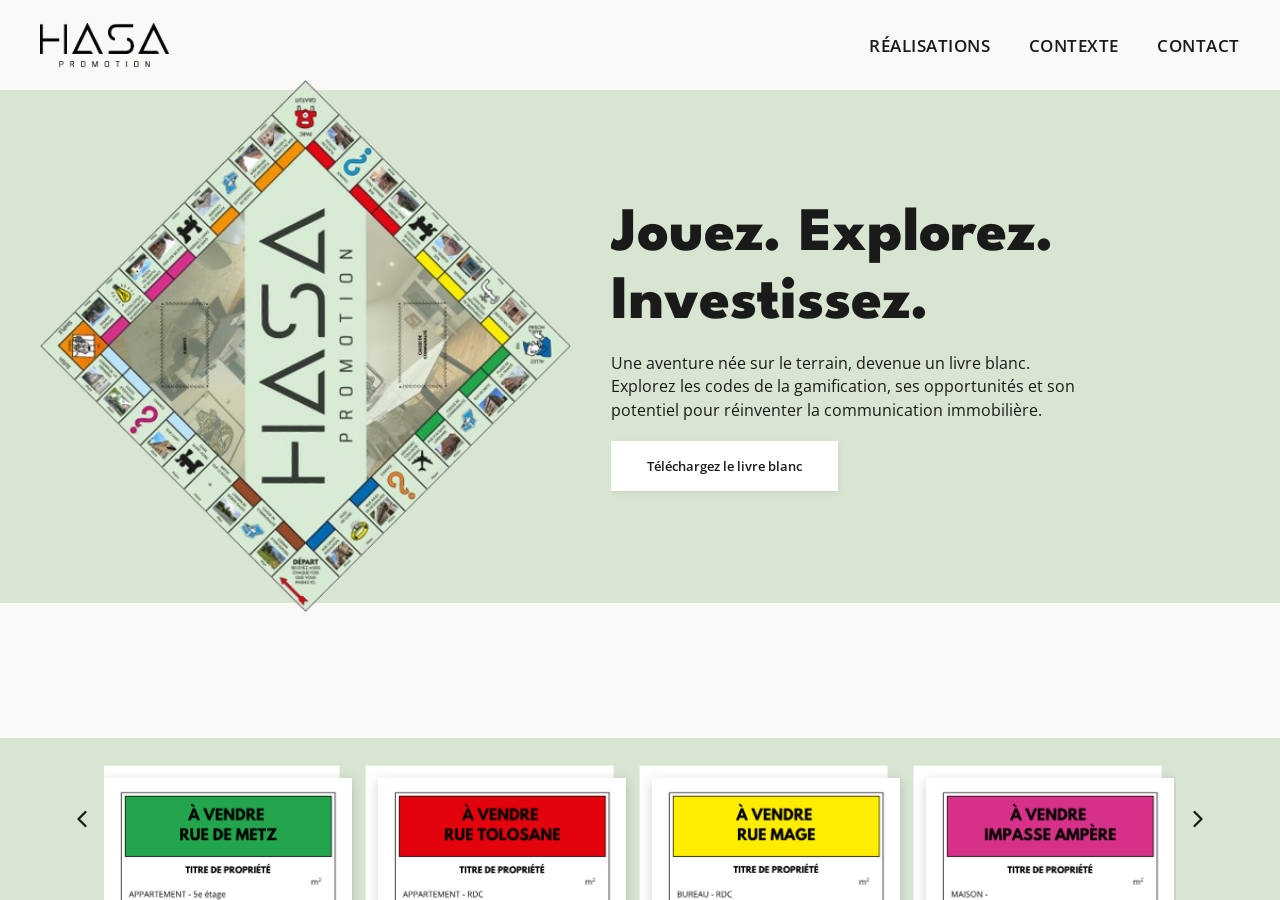
==== index.html @ a1fa05c8 "Add files via upload" ====
<!DOCTYPE html>
<html lang="fr">
<head>
<meta charset="UTF-8">
<meta name="viewport" content="width=device-width, initial-scale=1.0">
<title>HASA Promotion - Livre Blanc</title>
<link rel="preconnect" href="https://fonts.googleapis.com">
<link rel="preconnect" href="https://fonts.gstatic.com" crossorigin>
<link href="https://fonts.googleapis.com/css2?family=League+Spartan:wght@700;800&family=Open+Sans:wght@400;600&display=swap" rel="stylesheet">
<style>
  :root {
    --bg-cream: #faf9f7;
    --bg-green: #d8e5d1;
    --text-dark: #1a1a1a;

    /* Cartes propriétés (--card-w et --card-h recalculées en JS) */
    --card-w: 160px;
    --card-h: 207px;
    --card-ratio: 1004 / 1299;
    --card-gap: 26px;       /* espace fixe entre deux cartes (plus grand) */
    --card-back-offset: 0.05; /* décalage de la carte jumelle (haut-gauche) */
    --card-shift: 40px;     /* portion cachée au repos (fixe, en px) */
    --card-lift: 140px;     /* remontée au survol (recalculée en JS selon la taille de carte) */
    --ease-slide: cubic-bezier(.4, 0, .2, 1);
  }

  * {
    margin: 0;
    padding: 0;
    box-sizing: border-box;
  }

  html, body {
    height: 100%;
    overflow: hidden;
  }

  body {
    font-family: 'Open Sans', sans-serif;
    color: var(--text-dark);
    background-color: var(--bg-cream);
  }

  .page {
    height: 100vh;
    height: 100svh;
    display: flex;
    flex-direction: column;
    overflow: hidden;
  }

  /* Bande 1 : blanche, en-tête (logo entreprise + navigation) */
  .band-white-top {
    flex: 0 0 10vh;
    min-height: 0;
    background-color: var(--bg-cream);
    display: flex;
    align-items: center;
    z-index: 2;
    position: relative;
  }

  .header-bar {
    width: 100%;
    max-width: 1600px;
    margin: 0 auto;
    padding: 0 clamp(20px, 4vw, 40px);
    display: flex;
    align-items: center;
    justify-content: space-between;
    gap: 20px;
  }

  .brand-logo {
    display: flex;
    align-items: center;
    min-width: 0;
  }

  .brand-logo img {
    height: clamp(24px, 5vh, 44px);
    width: auto;
    display: block;
  }

  /* Placeholder tant que le logo entreprise n'est pas fourni */
  .brand-logo-placeholder {
    border: 1px dashed #b8b8b0;
    border-radius: 4px;
    padding: 6px 14px;
    font-size: clamp(0.65rem, 1.4vh, 0.8rem);
    color: #8a8a80;
    white-space: nowrap;
  }

  .top-nav {
    display: flex;
    align-items: center;
    justify-content: flex-end;
    gap: clamp(18px, 3vw, 40px);
    margin-left: auto;
  }

  .top-nav a {
    font-family: 'Open Sans', sans-serif;
    font-weight: 600;
    font-size: clamp(0.85rem, 1.9vh, 1.1rem);
    text-transform: uppercase;
    letter-spacing: 0.03em;
    color: var(--text-dark);
    text-decoration: none;
    white-space: nowrap;
  }

  .top-nav a:hover {
    opacity: 0.65;
  }

  /* Bande 2 : verte, titre + sous-titre + bouton + logo */
  .hero-section {
    flex: 0 0 57vh;
    min-height: 0;
    background-color: var(--bg-green);
    position: relative;
    z-index: 3;
    overflow: visible;
    display: flex;
    align-items: center;
    justify-content: center;
    padding: 0 clamp(16px, 4vw, 40px);
    min-width: 0;
  }

  .hero-container {
    width: 100%;
    height: 100%;
    max-width: 1200px;
    display: flex;
    align-items: center;
    justify-content: space-between;
    gap: clamp(12px, 3vw, 60px);
    margin: 0 auto;
    min-width: 0;
    min-height: 0;
  }

  .logo-wrapper {
    flex: 1.1 1 0;
    height: 100%;
    min-height: 0;
    display: flex;
    justify-content: center;
    align-items: center;
    min-width: 0;
    overflow: visible;
  }

  .logo-wrapper img {
    width: 100%;
    height: 122%;
    object-fit: contain;
  }

  .content-wrapper {
    flex: 1.3 1 0;
    min-width: 0;
    height: 100%;
    max-height: 100%;
    overflow: hidden;
    display: flex;
    flex-direction: column;
    justify-content: center;
  }

  .content-wrapper h1 {
    font-family: 'League Spartan', sans-serif;
    font-weight: 800;
    font-size: clamp(1.1rem, 3vw + 2.6vh, 4.5rem);
    line-height: 1.1;
    margin-bottom: clamp(6px, 1.5vh, 24px);
  }

  .content-wrapper p {
    font-family: 'Open Sans', sans-serif;
    font-weight: 400;
    font-size: clamp(0.7rem, 0.6vw + 0.9vh, 1.05rem);
    line-height: 1.5;
    max-width: 480px;
    margin-bottom: clamp(8px, 2vh, 32px);
  }

  .btn-download {
    display: inline-block;
    align-self: flex-start;
    font-family: 'Open Sans', sans-serif;
    font-weight: 600;
    font-size: clamp(0.75rem, 0.9vh + 0.4vw, 1rem);
    background-color: #ffffff;
    color: var(--text-dark);
    text-decoration: none;
    border: none;
    padding: clamp(8px, 1.8vh, 18px) clamp(16px, 3vw, 36px);
    cursor: pointer;
    box-shadow: 0 2px 6px rgba(0, 0, 0, 0.08);
    white-space: nowrap;
  }

  .btn-download:hover {
    background-color: #f0f0f0;
  }

  /* Bande 3 : blanche, vide */
  .band-white-mid {
    flex: 0 0 15vh;
    min-height: 0;
    background-color: var(--bg-cream);
  }

  /* Bande 4 : verte, flèches de navigation + carrousel de propriétés */
  .nav-section {
    flex: 0 0 18vh;
    min-height: 0;
    background-color: var(--bg-green);
    display: flex;
    align-items: center;
    justify-content: space-between;
    padding: 0 60px;
    position: relative;
    z-index: 4;
  }

  .nav-section::before {
    content: '';
    position: absolute;
    inset: 0;
    background: #000;
    opacity: 0;
    pointer-events: none;
    transition: opacity .35s ease;
  }

  .page:has(.card.is-active) .nav-section::before {
    opacity: 0.08;
  }

  .cards-viewport {
    position: relative;
    flex: 1 1 auto;
    height: 100%;
    align-self: stretch;
    clip-path: inset(-2000px 0px -2000px 0px);
    z-index: 1;
  }

  .nav-arrow {
    background: none;
    border: none;
    cursor: pointer;
    color: var(--text-dark);
    display: flex;
    align-items: center;
    justify-content: center;
    padding: 8px;
    position: relative;
    z-index: 5;
    flex: 0 0 auto;
  }

  .nav-arrow svg {
    width: 28px;
    height: 28px;
  }

  .nav-arrow:disabled {
    opacity: 0.3;
    cursor: default;
  }

  .cards-track {
    position: absolute;
    top: 0;
    left: 0;
    display: flex;
    align-items: flex-start;
    gap: var(--card-gap);
    transition: transform .5s var(--ease-slide);
    will-change: transform;
  }

  .cards-track.no-transition {
    transition: none !important;
  }

  .card {
    position: relative;
    flex: 0 0 auto;
    width: var(--card-w);
    /* Zone de survol statique : englobe à la fois la position au repos
       et la position surélevée, pour qu'elle ne se dérobe jamais sous la souris.
       La marge négative compense l'ajout de hauteur pour garder la position
       de repos inchangée (seul le haut de la zone s'étend, pas le bas). */
    height: calc(var(--card-h) + var(--card-shift) + var(--card-lift));
    margin-top: calc(var(--card-lift) * -1);
    display: block;
    text-decoration: none;
  }

  .card-visual {
    position: absolute;
    top: 0;
    left: 0;
    width: 100%;
    height: var(--card-h);
    transform: translateY(calc(var(--card-shift) + var(--card-lift)));
    transition: transform .4s var(--ease-slide);
  }

  .card.is-active .card-visual,
  .card:focus-visible .card-visual {
    transform: translateY(0) scale(1.05);
  }

  .card-visual img {
    position: absolute;
    top: 0;
    left: 0;
    width: 100%;
    height: 100%;
    object-fit: contain;
    display: block;
    pointer-events: none;
  }

  .card-back {
    z-index: 0;
    transform: translate(
      calc(var(--card-w) * var(--card-back-offset) * -1),
      calc(var(--card-w) * var(--card-back-offset) * -1)
    );
    transition: opacity .25s ease;
  }

  .card-front {
    z-index: 1;
    filter: drop-shadow(0 3px 6px rgba(0, 0, 0, 0.18));
  }

  .card.is-active,
  .card:focus-visible {
    z-index: 50;
  }

  /* La carte dédoublée disparaît quand la carte se soulève */
  .card.is-active .card-back,
  .card:focus-visible .card-back {
    opacity: 0;
  }

  .card.is-active .card-front,
  .card:focus-visible .card-front {
    filter: drop-shadow(0 20px 30px rgba(0, 0, 0, 0.35));
  }

  /* Tout ce qui entoure la carte survolée s'assombrit légèrement (effet discret) */
  .band-white-top,
  .hero-section,
  .band-white-mid,
  .nav-arrow {
    transition: filter .35s ease;
  }

  .page:has(.card.is-active) .band-white-top,
  .page:has(.card.is-active) .hero-section,
  .page:has(.card.is-active) .band-white-mid,
  .page:has(.card.is-active) .nav-arrow {
    filter: brightness(0.85);
  }

  .cards-track:has(.card.is-active) .card:not(.is-active) .card-visual {
    filter: brightness(0.85);
    transition: filter .35s ease;
  }

  @media (max-width: 600px) {
    .hero-section {
      padding: 0 clamp(10px, 3vw, 20px);
    }

    .hero-container {
      gap: clamp(8px, 2vw, 20px);
    }

    .logo-wrapper {
      flex: 1 1 0;
    }

    .content-wrapper {
      flex: 1.5 1 0;
    }

    .nav-section {
      padding: 0 clamp(20px, 6vw, 40px);
    }
  }

  /* Ecrans très bas (mobile en paysage) : on sacrifie le sous-titre
     pour garantir que le titre et le bouton restent visibles */
  @media (max-height: 420px) {
    .content-wrapper p {
      display: none;
    }

    .content-wrapper h1 {
      margin-bottom: clamp(4px, 1vh, 12px);
    }
  }
</style>
</head>
<body>
  <div class="page">

    <div class="band-white-top">
      <div class="header-bar">
        <div class="brand-logo">
          <img src="Images/HASA Promotion Logo.png" alt="Logo entreprise">
        </div>
        <nav class="top-nav">
          <a href="réalisations.html">Réalisations</a>
          <a href="contexte.html">Contexte</a>
          <a href="contact.html">Contact</a>
        </nav>
      </div>
    </div>

    <section class="hero-section">
      <div class="hero-container">
        <div class="logo-wrapper">
          <img src="Images/Logo.png" alt="HASA Promotion Logo">
        </div>
        <div class="content-wrapper">
          <h1>Jouez. Explorez. Investissez.</h1>
          <p>Une aventure née sur le terrain, devenue un livre blanc. Explorez les codes de la gamification, ses opportunités et son potentiel pour réinventer la communication immobilière.</p>
          <a class="btn-download" href="livre-blanc.html">Téléchargez le livre blanc</a>
        </div>
      </div>
    </section>

    <div class="band-white-mid"></div>

    <nav class="nav-section">
      <button class="nav-arrow" id="navPrev" aria-label="Propriété précédente">
        <svg viewBox="0 0 24 24" fill="none" stroke="currentColor" stroke-width="2" stroke-linecap="round" stroke-linejoin="round">
          <polyline points="15 18 9 12 15 6"></polyline>
        </svg>
      </button>

      <div class="cards-viewport">
        <div class="cards-track" id="cardsTrack"></div>
      </div>

      <button class="nav-arrow" id="navNext" aria-label="Propriété suivante">
        <svg viewBox="0 0 24 24" fill="none" stroke="currentColor" stroke-width="2" stroke-linecap="round" stroke-linejoin="round">
          <polyline points="9 18 15 12 9 6"></polyline>
        </svg>
      </button>
    </nav>

  </div>

  <script>
    // --- Liste des propriétés (ordre d'affichage identique au modèle) ---
    const PROPERTIES = [
      { slug: 'rue-de-metz',       img: 'Images/Propriété_2.png', alt: 'À vendre — Rue de Metz' },
      { slug: 'rue-tolosane',      img: 'Images/Propriété_3.png', alt: 'À vendre — Rue Tolosane' },
      { slug: 'rue-mage',          img: 'Images/Propriété_6.png', alt: 'À vendre — Rue Mage' },
      { slug: 'impasse-ampere',    img: 'Images/Propriété_5.png', alt: 'À vendre — Impasse Ampère' },
      { slug: 'rue-cany',          img: 'Images/Propriété_4.png', alt: 'À vendre — Rue Cany' },
      { slug: 'rue-croix-baragnon',img: 'Images/Propriété_1.png', alt: 'À vendre — Rue Croix Baragnon' }
    ];
    const VISIBLE_COUNT = 4;
    const WINDOW_SIZE = VISIBLE_COUNT + 2; // 1 carte tampon de chaque côté pour la boucle infinie

    const track = document.getElementById('cardsTrack');
    const btnPrev = document.getElementById('navPrev');
    const btnNext = document.getElementById('navNext');

    let startIndex = 0; // index (dans PROPERTIES) de la 1ère carte visible
    let cardEls = [];
    let step = 0;        // largeur d'une carte + chevauchement, mesurée en pixels
    let isAnimating = false;

    function mod(n, m) {
      return ((n % m) + m) % m;
    }

    // Construit les 7 éléments <a> une seule fois (recyclés à chaque glissement)
    function buildCards() {
      track.innerHTML = '';
      cardEls = [];
      for (let i = 0; i < WINDOW_SIZE; i++) {
        const card = document.createElement('a');
        card.className = 'card';
        card.innerHTML = '<span class="card-visual">' +
                            '<img class="card-back" src="" alt="">' +
                            '<img class="card-front" src="" alt="">' +
                          '</span>';
        track.appendChild(card);
        cardEls.push(card);

        const visual = card.querySelector('.card-visual');

        // Ne se lève que si la souris passe réellement sur la carte visible
        // (et non sur la zone vide réservée à la remontée, au repos)
        visual.addEventListener('mouseenter', () => card.classList.add('is-active'));

        // Ne redescend que quand la souris quitte entièrement la zone
        // (repos + surélevée) : évite qu'elle ne se lève/couche en boucle
        card.addEventListener('mouseleave', () => card.classList.remove('is-active'));
      }
    }

    // Remplit les cartes avec les bonnes images selon la fenêtre courante
    function fillCards() {
      for (let i = 0; i < WINDOW_SIZE; i++) {
        const propIndex = mod(startIndex - 1 + i, PROPERTIES.length);
        const prop = PROPERTIES[propIndex];
        const card = cardEls[i];
        card.href = 'propriete.html?propriete=' + prop.slug;
        card.querySelector('.card-back').src = prop.img;
        card.querySelector('.card-front').src = prop.img;
        card.querySelector('.card-front').alt = prop.alt;
        card.style.zIndex = 10 + i;
        card.classList.remove('is-active');
      }
    }

    const viewport = document.querySelector('.cards-viewport');
    const CARD_GAP = 26; // doit correspondre à --card-gap (en px)
    const SAFETY_MARGIN = 1; // évite qu'un arrondi ne laisse dépasser une carte supplémentaire
    const CARD_RATIO = 1299 / 1004; // hauteur / largeur
    const LIFT_RATIO = 0.62; // remontée au survol = 62% de la hauteur de carte

    // Calcule la largeur (et la hauteur/remontée) de carte nécessaire pour que les cartes visibles
    // (espacées de CARD_GAP) occupent toute la largeur disponible, sans déborder
    function computeCardWidth() {
      const available = viewport.clientWidth - SAFETY_MARGIN;
      const w = (available - (VISIBLE_COUNT - 1) * CARD_GAP) / VISIBLE_COUNT;
      const width = Math.floor(w);
      const height = Math.round(width * CARD_RATIO);
      document.documentElement.style.setProperty('--card-w', width + 'px');
      document.documentElement.style.setProperty('--card-h', height + 'px');
      document.documentElement.style.setProperty('--card-lift', Math.round(height * LIFT_RATIO) + 'px');
    }

    // Mesure la distance réelle (largeur + espacement) entre deux cartes voisines
    function measureStep() {
      if (cardEls.length < 3) return;
      computeCardWidth();
      // relit la position après application de la nouvelle largeur
      step = cardEls[2].offsetLeft - cardEls[1].offsetLeft;
      positionTrack(false);
    }

    // Place le track à sa position de repos (1ère carte visible = position 1)
    function positionTrack(animate) {
      track.classList.toggle('no-transition', !animate);
      track.style.transform = 'translateX(' + (-step) + 'px)';
    }

    function slide(direction) {
      if (isAnimating || step === 0) return;
      isAnimating = true;

      track.classList.remove('no-transition');
      track.style.transform = 'translateX(' + (-step - direction * step) + 'px)';

      const onEnd = () => {
        track.removeEventListener('transitionend', onEnd);
        startIndex = mod(startIndex + direction, PROPERTIES.length);
        fillCards();
        positionTrack(false); // retour instantané à la position de repos
        // force le recalcul du style avant de réautoriser une transition
        void track.offsetWidth;
        isAnimating = false;
      };
      track.addEventListener('transitionend', onEnd);
    }

    btnPrev.addEventListener('click', () => slide(-1));
    btnNext.addEventListener('click', () => slide(1));

    window.addEventListener('resize', () => {
      measureStep();
    });

    buildCards();
    fillCards();
    requestAnimationFrame(measureStep);
  </script>
</body>
</html>
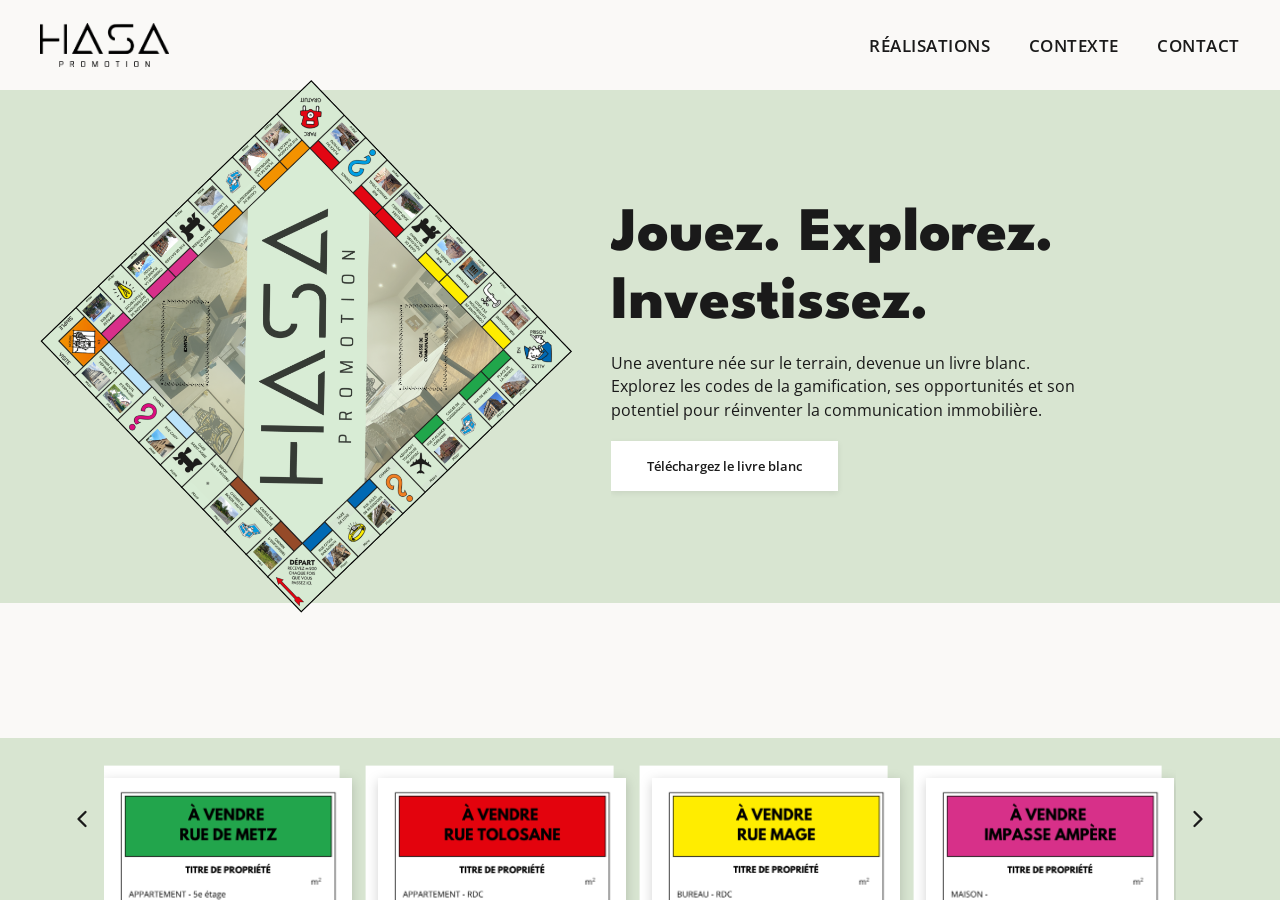
==== commit fb7276a9: "Add files via upload" ====
--- a/index.html
+++ b/index.html
@@ -3,7 +3,7 @@
 <head>
 <meta charset="UTF-8">
 <meta name="viewport" content="width=device-width, initial-scale=1.0">
-<title>HASA Promotion - Livre Blanc</title>
+<title>Livre Blanc Maxime V.</title>
 <link rel="preconnect" href="https://fonts.googleapis.com">
 <link rel="preconnect" href="https://fonts.gstatic.com" crossorigin>
 <link href="https://fonts.googleapis.com/css2?family=League+Spartan:wght@700;800&family=Open+Sans:wght@400;600&display=swap" rel="stylesheet">
@@ -435,12 +435,12 @@
     <section class="hero-section">
       <div class="hero-container">
         <div class="logo-wrapper">
-          <img src="Images/Logo.png" alt="HASA Promotion Logo">
+          <img src="Images/Plateau.png" alt="HASA Promotion Plateau">
         </div>
         <div class="content-wrapper">
           <h1>Jouez. Explorez. Investissez.</h1>
           <p>Une aventure née sur le terrain, devenue un livre blanc. Explorez les codes de la gamification, ses opportunités et son potentiel pour réinventer la communication immobilière.</p>
-          <a class="btn-download" href="livre-blanc.html">Téléchargez le livre blanc</a>
+          <a class="btn-download" href="questionnaire.html">Téléchargez le livre blanc</a>
         </div>
       </div>
     </section>
@@ -516,6 +516,14 @@
         // Ne redescend que quand la souris quitte entièrement la zone
         // (repos + surélevée) : évite qu'elle ne se lève/couche en boucle
         card.addEventListener('mouseleave', () => card.classList.remove('is-active'));
+
+        // Empêche la navigation tant que la carte n'est pas relevée :
+        // au repos, la zone de clic ne doit pas rediriger vers la propriété
+        card.addEventListener('click', (e) => {
+          if (!card.classList.contains('is-active')) {
+            e.preventDefault();
+          }
+        });
       }
     }
 
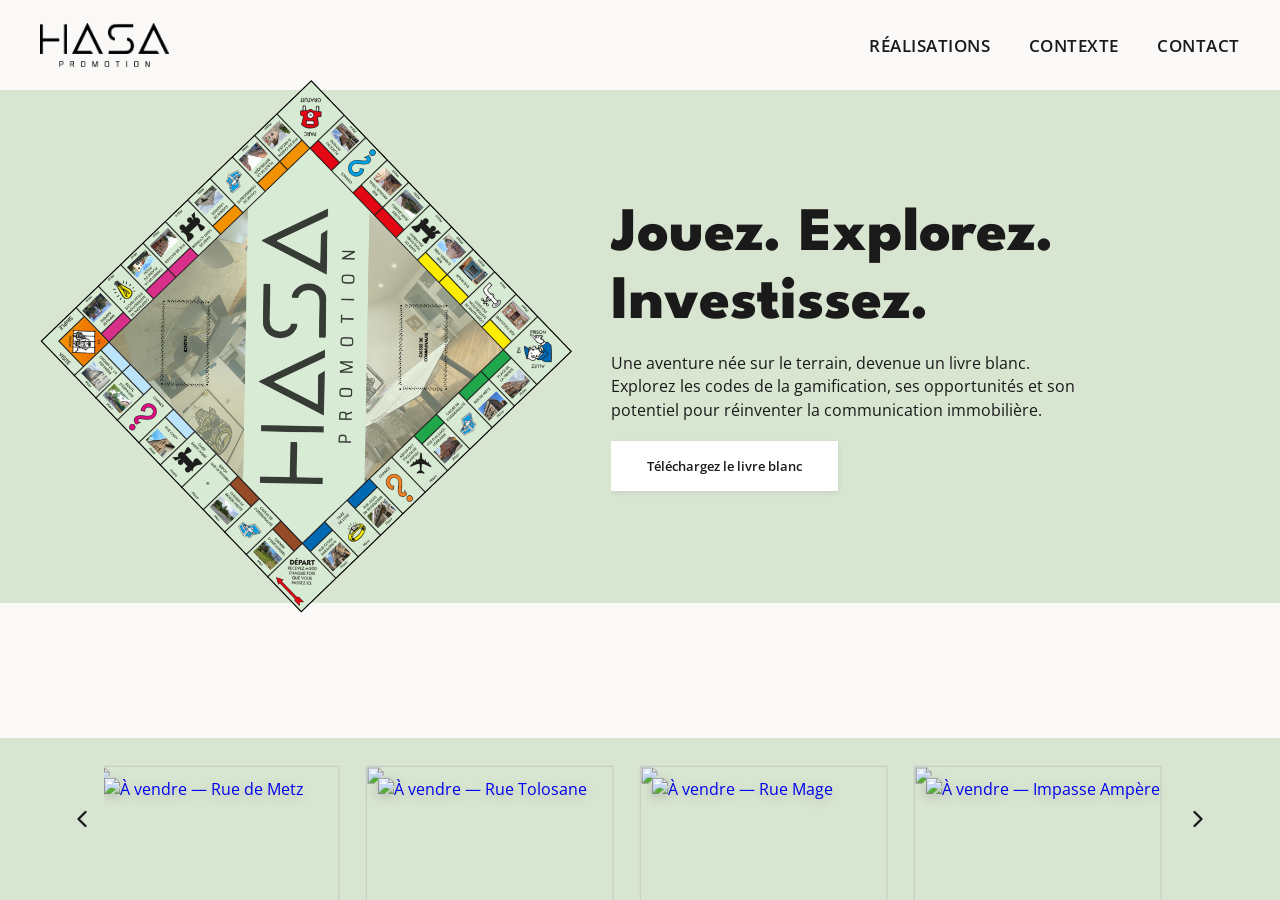
==== commit 8bc6a190: "Add files via upload" ====
--- a/index.html
+++ b/index.html
@@ -3,7 +3,8 @@
 <head>
 <meta charset="UTF-8">
 <meta name="viewport" content="width=device-width, initial-scale=1.0">
-<title>Livre Blanc Maxime V.</title>
+<title>Livre Blanc - Téléchargez maintenant</title>
+<link rel="icon" type="image/png" href="Images/Logo Favicon.png">
 <link rel="preconnect" href="https://fonts.googleapis.com">
 <link rel="preconnect" href="https://fonts.gstatic.com" crossorigin>
 <link href="https://fonts.googleapis.com/css2?family=League+Spartan:wght@700;800&family=Open+Sans:wght@400;600&display=swap" rel="stylesheet">
@@ -296,13 +297,19 @@
     flex: 0 0 auto;
     width: var(--card-w);
     /* Zone de survol statique : englobe à la fois la position au repos
-       et la position surélevée, pour qu'elle ne se dérobe jamais sous la souris.
+       et la position surélevée, pour qu'elle ne se dérobe jamais sous la souris
+       une fois la carte relevée (évite tout scintillement pendant la remontée/descente).
        La marge négative compense l'ajout de hauteur pour garder la position
-       de repos inchangée (seul le haut de la zone s'étend, pas le bas). */
+       de repos inchangée (seul le haut de la zone s'étend, pas le bas).
+       Au repos, cette zone élargie ne doit rien capter (pointer-events: none)
+       pour ne pas bloquer les éléments environnants : seule la carte réellement
+       visible (.card-visual, ci-dessous) reste cliquable/survolable tant que
+       la carte n'est pas relevée. */
     height: calc(var(--card-h) + var(--card-shift) + var(--card-lift));
     margin-top: calc(var(--card-lift) * -1);
     display: block;
     text-decoration: none;
+    pointer-events: none;
   }
 
   .card-visual {
@@ -313,6 +320,9 @@
     height: var(--card-h);
     transform: translateY(calc(var(--card-shift) + var(--card-lift)));
     transition: transform .4s var(--ease-slide);
+    /* Toujours actif : c'est cette zone (la carte réellement visible,
+       au repos ou relevée) qui capte le survol initial et le déclenche. */
+    pointer-events: auto;
   }
 
   .card.is-active .card-visual,
@@ -348,6 +358,9 @@
   .card.is-active,
   .card:focus-visible {
     z-index: 50;
+    /* Une fois relevée, la grande zone statique redevient active pour
+       maintenir la carte levée pendant toute l'animation sans scintillement. */
+    pointer-events: auto;
   }
 
   /* La carte dédoublée disparaît quand la carte se soulève */
@@ -470,12 +483,12 @@
   <script>
     // --- Liste des propriétés (ordre d'affichage identique au modèle) ---
     const PROPERTIES = [
-      { slug: 'rue-de-metz',       img: 'Images/Propriété_2.png', alt: 'À vendre — Rue de Metz' },
-      { slug: 'rue-tolosane',      img: 'Images/Propriété_3.png', alt: 'À vendre — Rue Tolosane' },
-      { slug: 'rue-mage',          img: 'Images/Propriété_6.png', alt: 'À vendre — Rue Mage' },
-      { slug: 'impasse-ampere',    img: 'Images/Propriété_5.png', alt: 'À vendre — Impasse Ampère' },
-      { slug: 'rue-cany',          img: 'Images/Propriété_4.png', alt: 'À vendre — Rue Cany' },
-      { slug: 'rue-croix-baragnon',img: 'Images/Propriété_1.png', alt: 'À vendre — Rue Croix Baragnon' }
+      { slug: 'rue-de-metz',       img: 'Images/Propriété_2b.png', alt: 'À vendre — Rue de Metz' },
+      { slug: 'rue-tolosane',      img: 'Images/Propriété_3b.png', alt: 'À vendre — Rue Tolosane' },
+      { slug: 'rue-mage',          img: 'Images/Propriété_6b.png', alt: 'À vendre — Rue Mage' },
+      { slug: 'impasse-ampere',    img: 'Images/Propriété_5b.png', alt: 'À vendre — Impasse Ampère' },
+      { slug: 'rue-cany',          img: 'Images/Propriété_4b.png', alt: 'À vendre — Rue Cany' },
+      { slug: 'rue-croix-baragnon',img: 'Images/Propriété_1b.png', alt: 'À vendre — Rue Croix Baragnon' }
     ];
     const VISIBLE_COUNT = 4;
     const WINDOW_SIZE = VISIBLE_COUNT + 2; // 1 carte tampon de chaque côté pour la boucle infinie
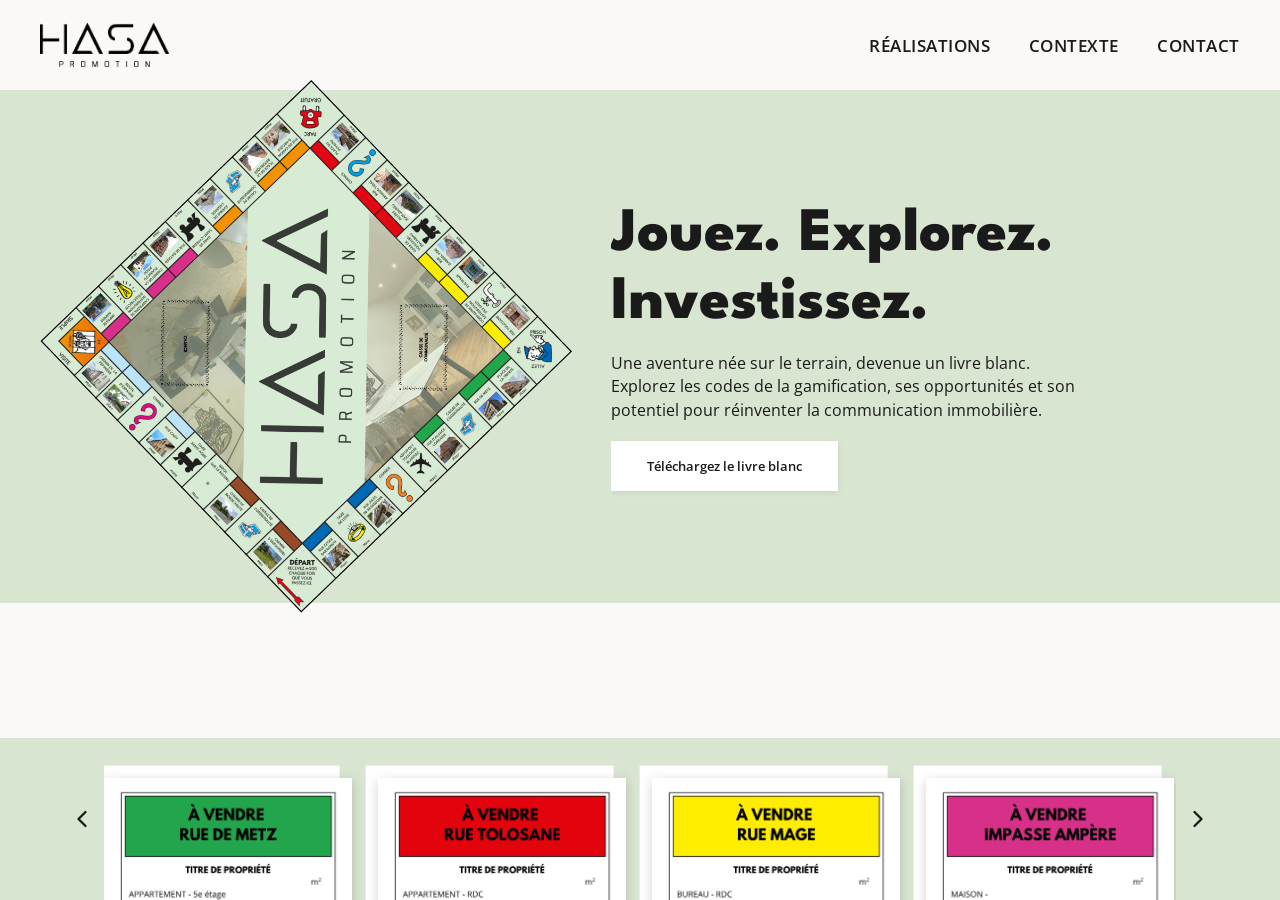
==== commit 02ee0f51: "Add files via upload" ====
--- a/index.html
+++ b/index.html
@@ -4,7 +4,7 @@
 <meta charset="UTF-8">
 <meta name="viewport" content="width=device-width, initial-scale=1.0">
 <title>Livre Blanc - Téléchargez maintenant</title>
-<link rel="icon" type="image/png" href="Images/Logo Favicon.png">
+<link rel="icon" type="image/png" href="Images/Favicon LB.png">
 <link rel="preconnect" href="https://fonts.googleapis.com">
 <link rel="preconnect" href="https://fonts.gstatic.com" crossorigin>
 <link href="https://fonts.googleapis.com/css2?family=League+Spartan:wght@700;800&family=Open+Sans:wght@400;600&display=swap" rel="stylesheet">
